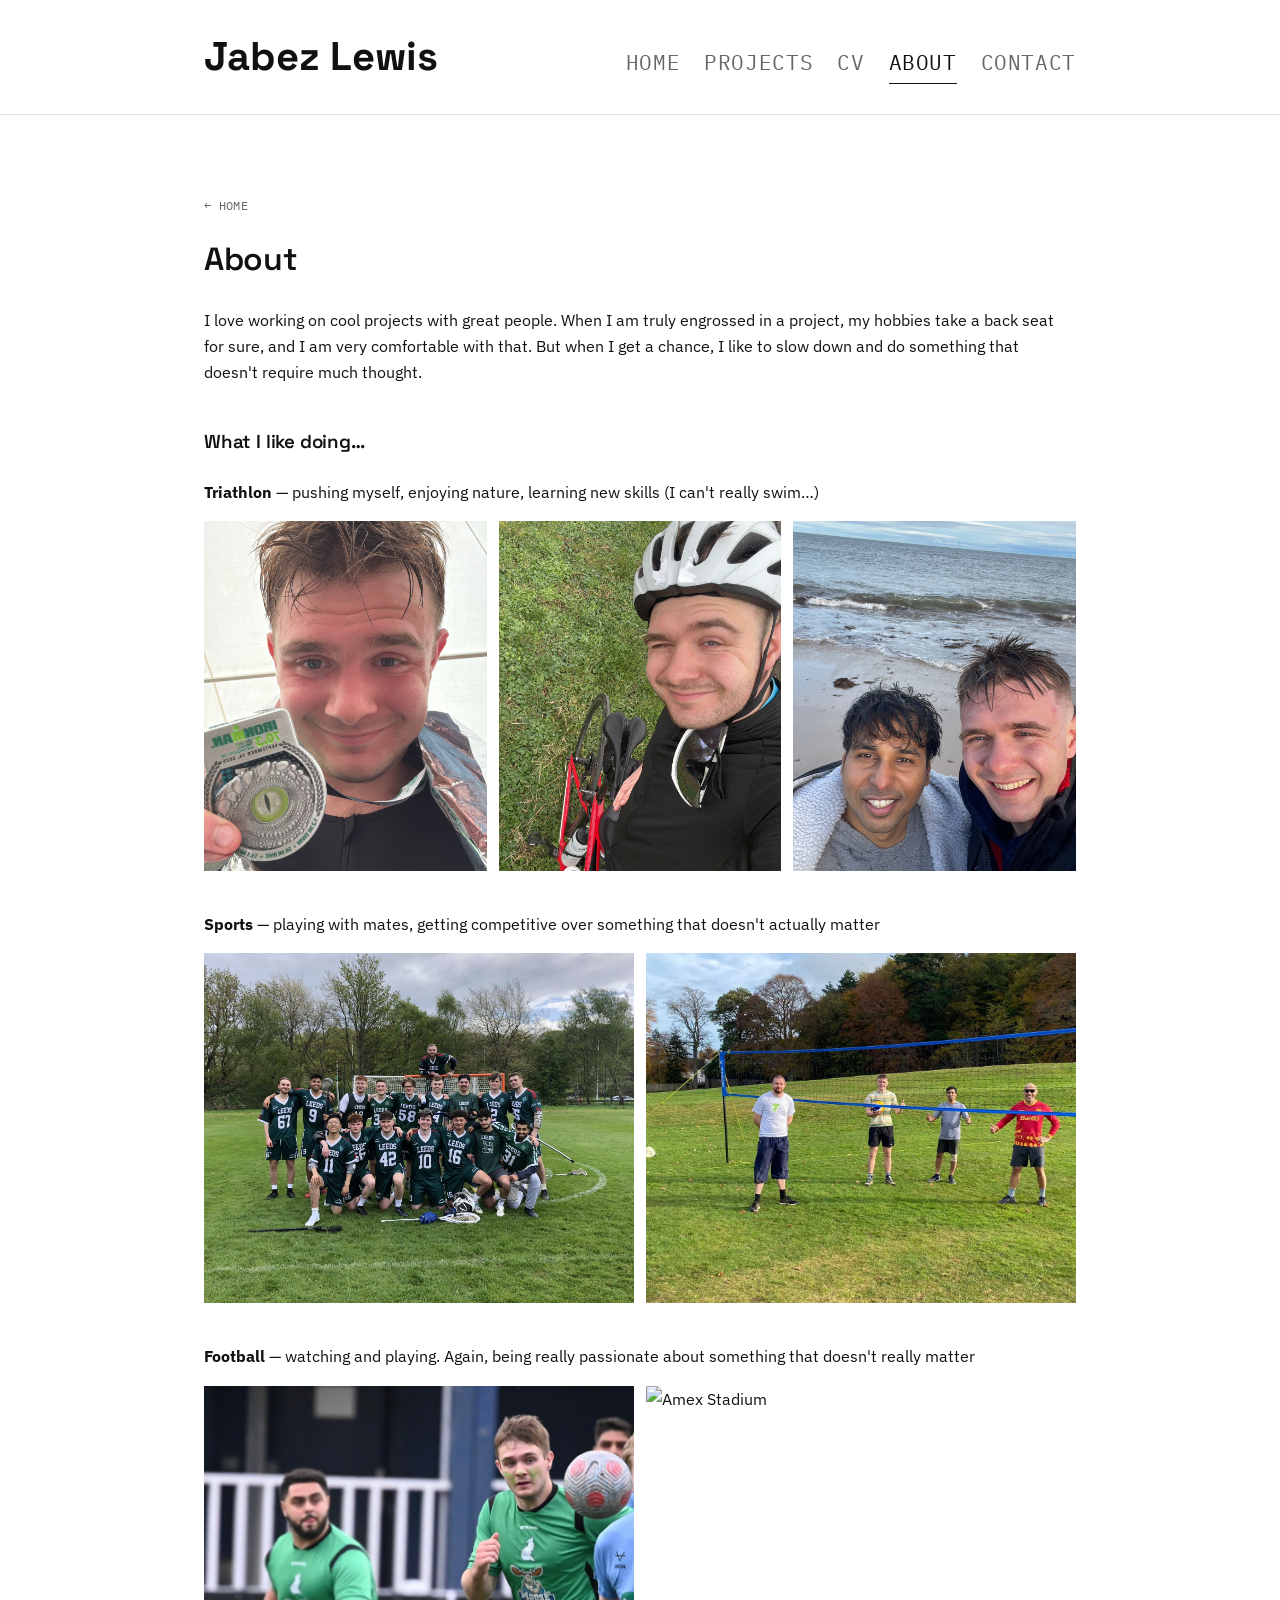
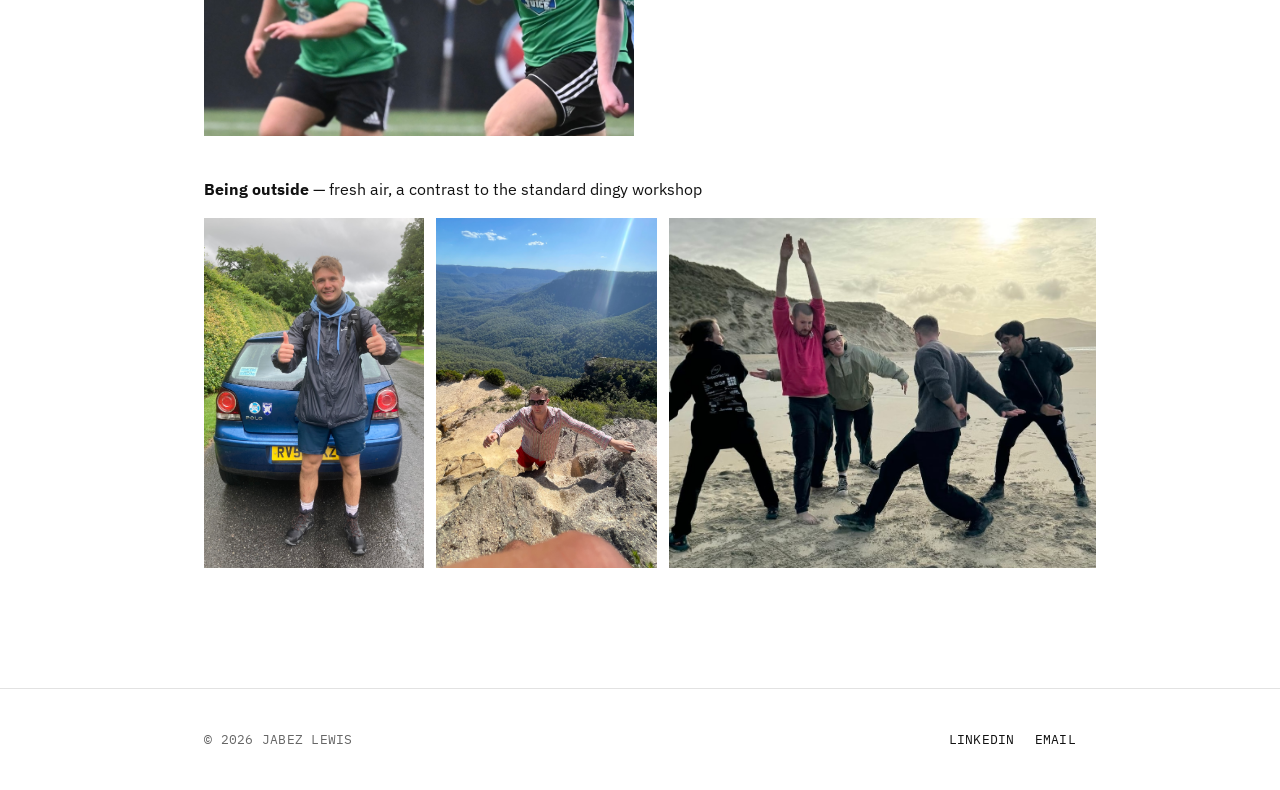
==== about.html @ d2b06310 "initial site upload" ====
<!DOCTYPE html>
<html lang="en">
<head>
<meta charset="UTF-8">
<meta name="viewport" content="width=device-width, initial-scale=1.0">
<title>About — Jabez Lewis</title>
<link rel="preconnect" href="https://fonts.googleapis.com">
<link rel="preconnect" href="https://fonts.gstatic.com" crossorigin>
<link href="https://fonts.googleapis.com/css2?family=Space+Grotesk:wght@500;600;700&family=IBM+Plex+Sans:wght@400;500&family=IBM+Plex+Mono:wght@400;500&display=swap" rel="stylesheet">
<link rel="stylesheet" href="styles.css">
</head>
<body>

<header class="site">
  <div class="wrap">
    <a href="index.html" class="brand">Jabez Lewis</a>
    <nav class="primary">
      <a href="index.html">Home</a>
      <a href="projects.html">Projects</a>
      <a href="cv.html">CV</a>
      <a href="about.html" class="active">About</a>
      <a href="contact.html">Contact</a>
    </nav>
  </div>
</header>

<section class="content-section">
  <div class="wrap">
    <a href="index.html" class="back-link">← Home</a>
    <h2>About</h2>

    <p class="about-intro">I love working on cool projects with great people. When I am truly engrossed in a project, my hobbies take a back seat for sure, and I am very comfortable with that. But when I get a chance, I like to slow down and do something that doesn't require much thought.<p>

    <h3 style="margin-top:40px; margin-bottom:20px;">What I like doing…</h3>

    <div class="about-point">
      <p><strong>Triathlon</strong> — pushing myself, enjoying nature, learning new skills (I can't really swim…)</p>
      <div class="photo-row">
        <img src="images/hobbies/ironman.JPG" alt="Ironman">
        <img src="images/hobbies/cycling.JPG" alt="Cycling">
        <img src="images/hobbies/beach_swim.JPG" alt="Open water swimming">
      </div>
    </div>

    <div class="about-point">
      <p><strong>Sports</strong> — playing with mates, getting competitive over something that doesn't actually matter</p>
      <div class="photo-row">
        <img src="images/hobbies/lacrosse.JPG" alt="Lacrosse">
        <img src="images/hobbies/ballin.JPG" alt="Sports">
      </div>
    </div>

    <div class="about-point">
      <p><strong>Football</strong> — watching and playing. Again, being really passionate about something that doesn't really matter</p>
      <div class="photo-row">
        <img src="images/hobbies/talvin_trophy.jpg" alt="Football trophy">
        <img src="images/hobbies/amex.jpg" alt="Amex Stadium">
      </div>
    </div>

    <div class="about-point">
      <p><strong>Being outside</strong> — fresh air, a contrast to the standard dingy workshop</p>
      <div class="photo-row">
        <img src="images/hobbies/three_peaks.jpg" alt="Three Peaks">
        <img src="images/hobbies/australia.jpg" alt="Australia">
        <img src="images/hobbies/beach_game.jpg" alt="Beach">
      </div>
    </div>

  </div>
</section>

<footer class="site">
  <div class="wrap">
    <span class="mono">© 2026 Jabez Lewis</span>
    <div class="links mono">
      <a href="https://www.linkedin.com/in/jabezlewis">LinkedIn</a>
      <a href="mailto:me@jabezlewis.com">Email</a>
    </div>
  </div>
</footer>

</body>
</html>
---- styles.css ----
/* ============================================================
   Jabez Lewis — Portfolio
   Black & white. Text-first. No motion, no accent colour.
   Type: Space Grotesk (display) / IBM Plex Sans (body) / IBM Plex Mono (data)
   ============================================================ */

:root {
  --ink: #111111;
  --ink-soft: #666666;
  --paper: #ffffff;
  --line: #e2e2e2;
  --line-strong: #bbbbbb;

  --display: "Space Grotesk", "Arial Narrow", sans-serif;
  --body: "IBM Plex Sans", -apple-system, sans-serif;
  --mono: "IBM Plex Mono", "Courier New", monospace;

  --maxw: 1000px;
  --gutter: clamp(20px, 5vw, 64px);
}

* { box-sizing: border-box; }

body {
  margin: 0;
  background: var(--paper);
  color: var(--ink);
  font-family: var(--body);
  font-size: 16px;
  line-height: 1.65;
  -webkit-font-smoothing: antialiased;
}

h1, h2, h3, h4 {
  font-family: var(--display);
  font-weight: 600;
  line-height: 1.75;
  letter-spacing: -0.01em;
  margin: 0;
  color: var(--ink);
}

a { color: var(--ink); text-decoration: underline; text-underline-offset: 3px; }
a:hover { color: var(--ink-soft); }

a:focus-visible,
button:focus-visible {
  outline: 2px solid var(--ink);
  outline-offset: 3px;
}

.mono {
  font-family: var(--mono);
  font-size: 0.8rem;
  letter-spacing: 0.02em;
  text-transform: uppercase;
  color: var(--ink-soft);
}

.wrap {
  max-width: var(--maxw);
  margin: 0 auto;
  padding: 0 var(--gutter);
}

.wrap.wrap-narrow {
  max-width: 800px;
}

.about-point {
  margin-bottom: 40px;
}

.about-point p {
  margin-bottom: 16px;
}

.content-section .about-point p,
.content-section p.about-intro {
  max-width: none;
}

.photo-row {
  display: flex;
  gap: 12px;
  height: 350px;
}

.photo-row img {
  flex: 1;
  width: 100%;
  height: 100%;
  object-fit: cover;
  display: block;
}

@media (max-width: 600px) {
  .photo-row {
    flex-direction: column;
    height: auto;
  }
  .photo-row img {
    height: 200px;
  }
}

/* ---------- Header / Nav ---------- */

header.site {
  border-bottom: 1px solid var(--line);
  padding: 24px 0;
}

header.site .wrap {
  display: flex;
  justify-content: space-between;
  align-items: baseline;
  flex-wrap: wrap;
  gap: 12px;
  max-width: var(--maxw);
}

.brand {
  font-family: var(--display);
  font-weight: 700;
  font-size: 2.5rem;
  color: var(--ink);
  text-decoration: none;
}
.brand:hover { color: var(--ink); }

nav.primary {
  display: flex;
  gap: 24px;
  flex-wrap: wrap;
}

nav.primary a {
  font-family: var(--mono);
  font-size: 1.3rem;
  letter-spacing: 0.03em;
  text-transform: uppercase;
  color: var(--ink-soft);
  text-decoration: none;
  border-bottom: 1px solid transparent;
  padding-bottom: 3px;
}

nav.primary a:hover,
nav.primary a.active {
  color: var(--ink);
  border-bottom-color: var(--ink);
}

/* ---------- Home: plain text intro ---------- */

.intro {
  padding: clamp(24px, 5vw, 56px) 0 clamp(64px, 12vw, 140px);
}

.intro p {
  font-size: clamp(1.05rem, 2.2vw, 1.3rem);
  margin: 0 0 20px;
}

.intro p:last-child { margin-bottom: 0; }

.intro .photo-row {
  margin-top: 40px;
}

.photo-row-natural {
  height: auto;
}

.photo-row-natural figure {
  flex: 0 0 auto;
  margin: 0;
}

.photo-row-natural img {
  width: 425px;
  height: auto;
  display: block;
  object-fit: unset;
}


.intro-layout {
  display: flex;
  align-items: flex-start;
  gap: 48px;
}

.intro-text {
  flex: 1 1 55%;
}

.intro-image {
  flex: 1 1 45%;
  height: 480px;
  overflow: hidden;
}

.intro-image img {
  width: 100%;
  height: 100%;
  object-fit: cover;
  display: block;
}

@media (max-width: 600px) {
  .intro-layout {
    flex-direction: column;
    align-items: flex-start;
  }
  .intro-image {
    height: 300px;
    width: 100%;
  }
}

.side-layout {
  display: flex;
  align-items: flex-start;
  gap: 48px;
}

.side-layout.reverse {
  flex-direction: row-reverse;
}

.side-text {
  flex: 1 1 40%;
}

.side-image {
  flex: 1 1 60%;
  height: 480px;
  overflow: hidden;
}

.side-image img {
  width: 100%;
  height: 100%;
  object-fit: cover;
  display: block;
}

@media (max-width: 700px) {
  .side-layout,
  .side-layout.reverse {
    flex-direction: column;
    align-items: flex-start;
  }
  .side-image {
    height: 320px;
    width: 100%;
  }
}

/* ---------- Project detail pages: hero / extra photos ---------- */

.caption {
  font-family: var(--mono);
  font-size: 0.75rem;
  letter-spacing: 0.02em;
  text-transform: uppercase;
  color: var(--ink-soft);
  margin-top: 10px;
}

/* All media on project detail pages shares one target width, centred. */
.hero-media,
.extra-photo,
.video-embed {
  width: 100%;
  max-width: 480px;
  margin: 32px auto;
}

.hero-media img,
.extra-photo img {
  width: 100%;
  display: block;
}

.extra-photo .extra-row {
  display: flex;
  flex-direction: column;
  gap: 6px;
}

.extra-photo .extra-row img {
  width: 100%;
  display: block;
}

.video-embed .video-frame {
  position: relative;
  aspect-ratio: 16 / 9;
}

.pdf-scroll {
  width: 100%;
  height: 75vh;
  max-height: 800px;
  overflow-y: auto;
  border: 1px solid var(--line);
  margin: 32px 0;
}

.pdf-scroll img {
  width: 100%;
  display: block;
}

.pdf-scroll img + img {
  border-top: 1px solid var(--line);
}

.video-embed .video-frame iframe {
  position: absolute;
  top: 0;
  left: 0;
  width: 100%;
  height: 100%;
  border: 0;
}

/* ---------- Generic content section ---------- */

.content-section {
  padding: clamp(48px, 8vw, 80px) 0;
}

.content-section h2 {
  font-size: clamp(1.5rem, 3vw, 2rem);
  margin-bottom: 20px;
}

.content-section .lede {
  font-size: 1.02rem;
  color: var(--ink-soft);
  max-width: 60ch;
  margin-bottom: 32px;
}

.content-section p {
  max-width: 62ch;
}

/* ---------- Simple text list (Projects page) ---------- */

.text-list {
  border-top: 1px solid var(--line);
}

.text-list-item {
  display: block;
  padding: 28px 0;
  border-bottom: 1px solid var(--line);
  text-decoration: none;
}

.text-list-item h3 {
  font-size: clamp(1.2rem, 2.4vw, 1.5rem);
  font-weight: 600;
}

.text-list-item:hover h3 { color: var(--ink-soft); }

.text-list-item .meta {
  display: block;
  font-family: var(--mono);
  font-size: 0.75rem;
  text-transform: uppercase;
  letter-spacing: 0.03em;
  color: var(--ink-soft);
  margin-bottom: 6px;
}

.text-list-item p {
  color: var(--ink-soft);
  margin: 8px 0 0;
  max-width: 60ch;
}

/* ---------- Project detail pages ---------- */

.detail-block {
  margin-bottom: 36px;
}

.detail-block h3 {
  font-size: 1.15rem;
  margin-bottom: 10px;
}

.detail-block p {
  color: var(--ink-soft);
  max-width: none;
}

.spec-list {
  list-style: none;
  padding: 0;
  margin: 0;
  max-width: 1000px;
  font-family: var(--mono);
  font-size: 0.85rem;
}

.spec-list li {
  display: flex;
  justify-content: space-between;
  gap: 16px;
  padding: 8px 0;
  border-bottom: 1px solid var(--line);
  color: var(--ink-soft);
}

.spec-list li span.key {
  color: var(--ink);
}


/* ---------- Timeline (CV page, simplified) ---------- */

.timeline {
  border-top: 1px solid var(--line);
}

.timeline-item {
  padding: 28px 0;
  border-bottom: 1px solid var(--line);
}

.timeline-item .when {
  font-family: var(--mono);
  font-size: 0.75rem;
  color: var(--ink-soft);
  text-transform: uppercase;
  letter-spacing: 0.03em;
}

.timeline-item h3 {
  font-size: 1.2rem;
  margin-top: 6px;
}

.timeline-item .org {
  color: var(--ink-soft);
  font-size: 0.95rem;
  margin-top: 2px;
}

.timeline-item p.summary {
  margin: 10px 0 0;
  color: var(--ink-soft);
  max-width: 62ch;
}

/* ---------- Skills row (project detail pages) ---------- */

.skills-row {
  display: flex;
  flex-wrap: wrap;
  gap: 8px;
  margin: 0 0 32px;
}

.skill-tag {
  font-family: var(--mono);
  font-size: 0.72rem;
  letter-spacing: 0.02em;
  text-transform: uppercase;
  color: var(--ink-soft);
  border: 1px solid var(--line-strong);
  padding: 5px 10px;
}

/* ---------- Back link ---------- */

.back-link {
  display: block; 
  font-family: var(--mono);
  font-size: 0.78rem;
  text-transform: uppercase;
  letter-spacing: 0.03em;
  color: var(--ink-soft);
  text-decoration: none;
  margin-bottom: 15px;
}

.back-link:hover { color: var(--ink); }

/* ---------- Footer ---------- */

footer.site {
  border-top: 1px solid var(--line);
  padding: 40px 0;
}

footer.site .wrap {
  display: flex;
  justify-content: space-between;
  align-items: center;
  flex-wrap: wrap;
  gap: 16px;
  max-width: var(--maxw);
}

footer.site .links {
  display: flex;
  gap: 20px;
}

footer.site a { text-decoration: none; }
footer.site a:hover { color: var(--ink-soft); }

/* ---------- Contact page ---------- */

.contact-list {
  border-top: 1px solid var(--line);
}

.contact-row {
  display: flex;
  justify-content: space-between;
  align-items: center;
  padding: 20px 0;
  border-bottom: 1px solid var(--line);
}

.contact-row .label {
  font-family: var(--mono);
  font-size: 0.75rem;
  text-transform: uppercase;
  color: var(--ink-soft);
}

.contact-row .value {
  font-family: var(--display);
  font-size: 1.1rem;
  text-decoration: none;
}

.contact-row a.value:hover { color: var(--ink-soft); }

/* ---------- Responsive ---------- */

@media (max-width: 600px) {
  header.site .wrap { flex-direction: column; align-items: flex-start; }
  nav.primary { gap: 16px; }
  .contact-row { flex-direction: column; align-items: flex-start; gap: 4px; }
}
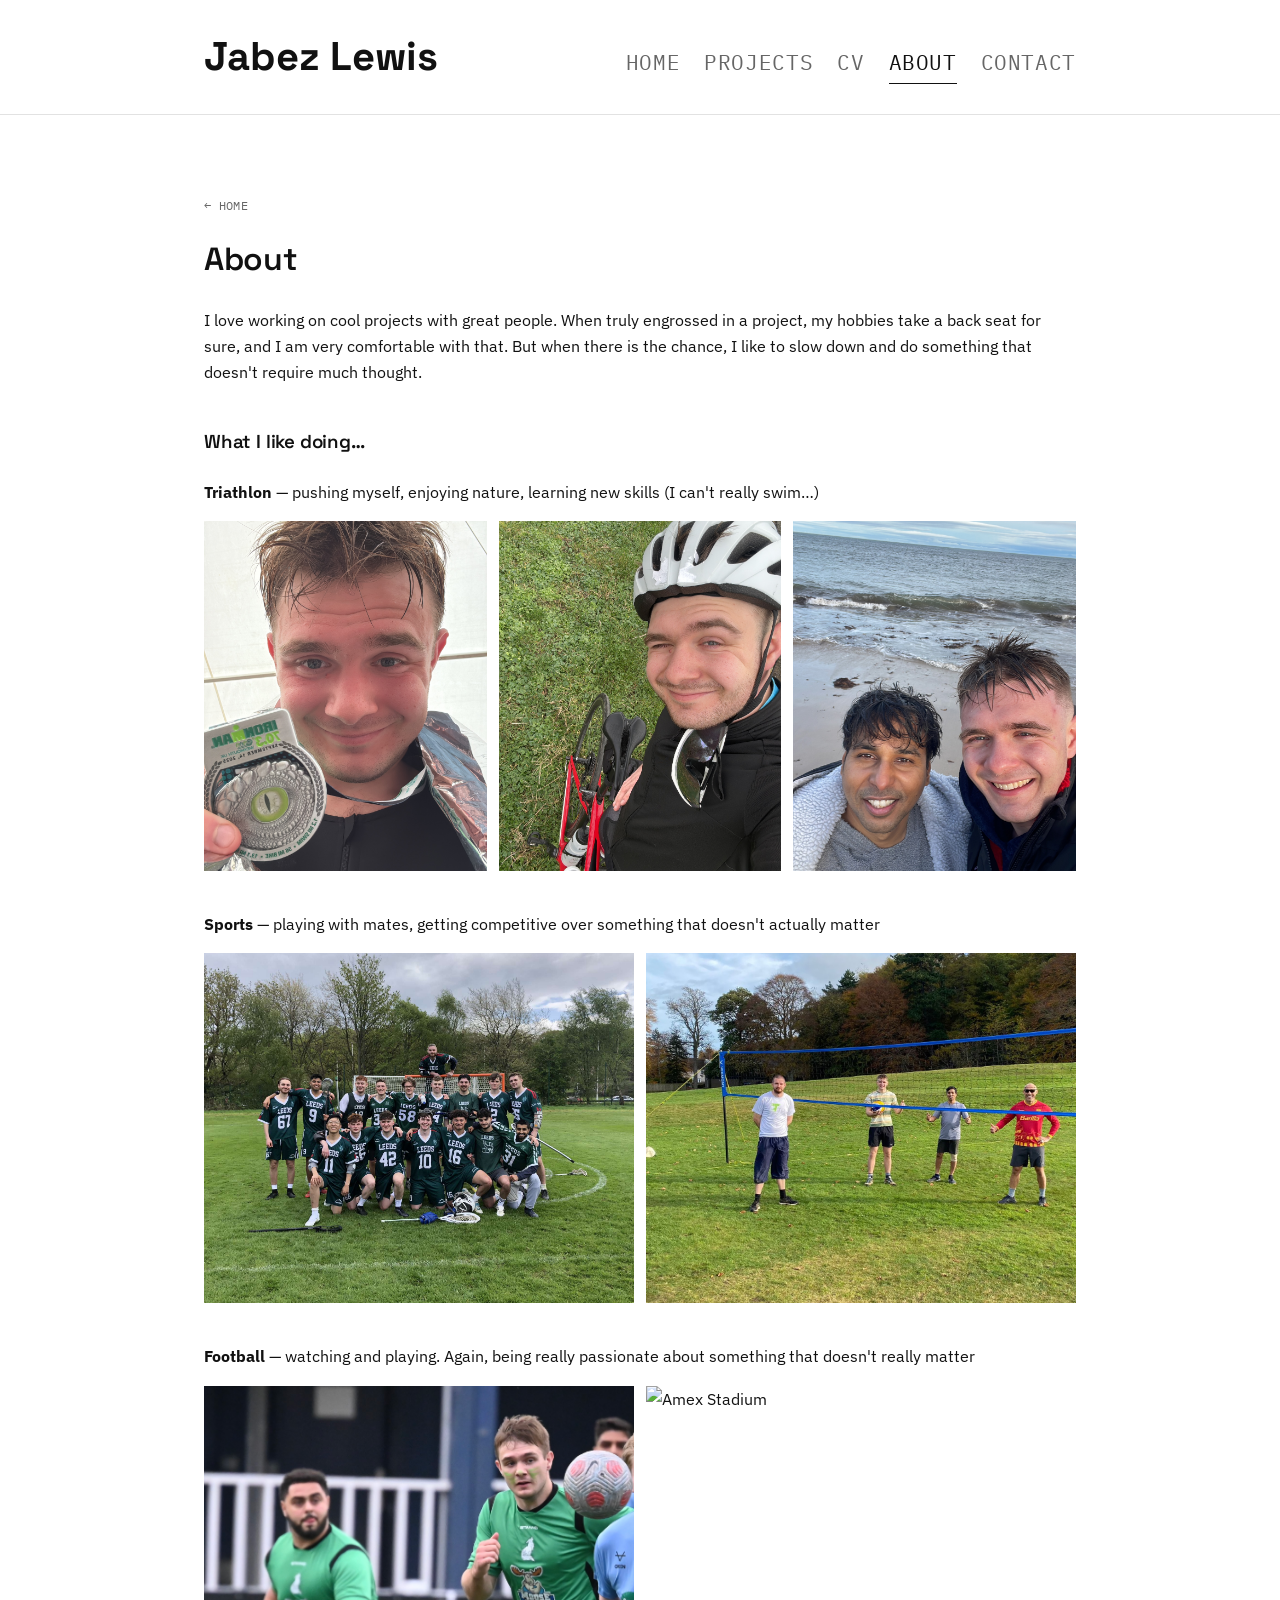
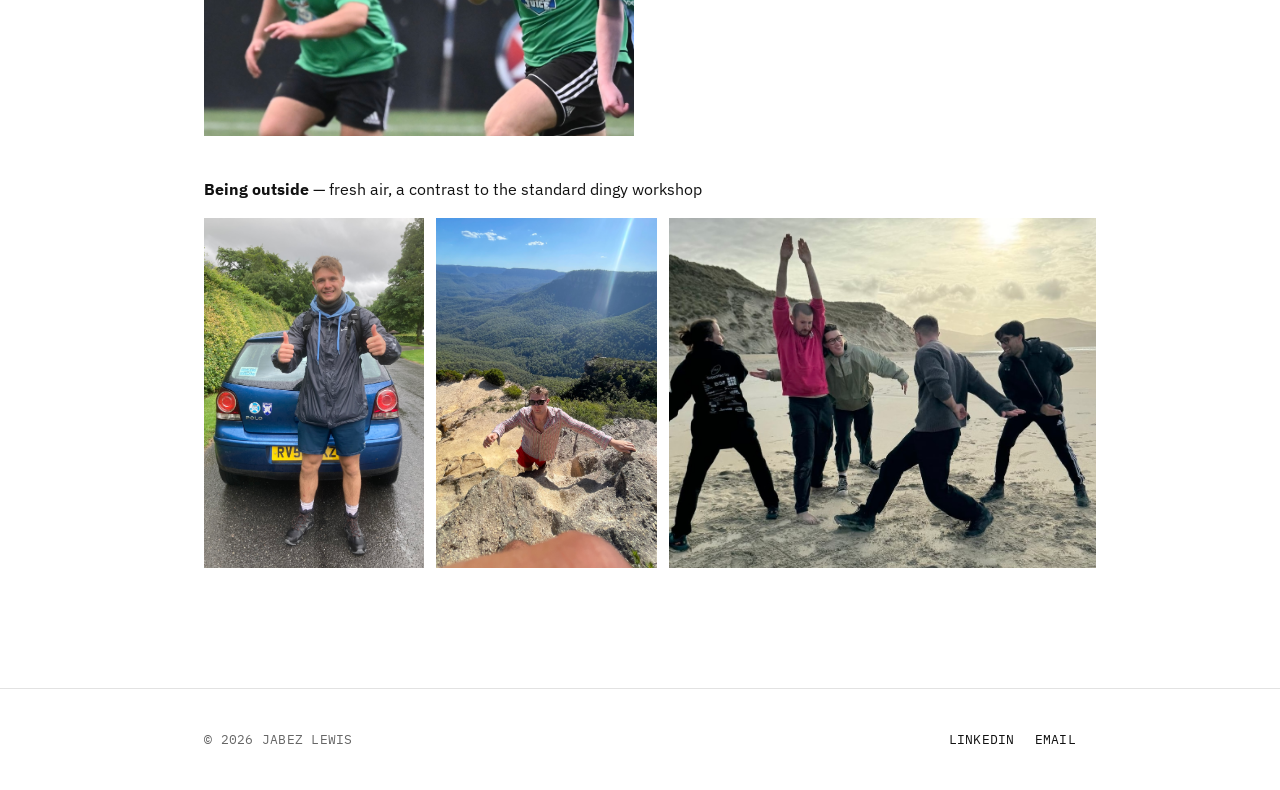
==== commit 28ae2d87: "updated text" ====
--- a/about.html
+++ b/about.html
@@ -29,7 +29,7 @@
     <a href="index.html" class="back-link">← Home</a>
     <h2>About</h2>
 
-    <p class="about-intro">I love working on cool projects with great people. When I am truly engrossed in a project, my hobbies take a back seat for sure, and I am very comfortable with that. But when I get a chance, I like to slow down and do something that doesn't require much thought.<p>
+    <p class="about-intro">I love working on cool projects with great people. When truly engrossed in a project, my hobbies take a back seat for sure, and I am very comfortable with that. But when there is the chance, I like to slow down and do something that doesn't require much thought.<p>
 
     <h3 style="margin-top:40px; margin-bottom:20px;">What I like doing…</h3>
 
--- a/styles.css
+++ b/styles.css
@@ -159,7 +159,7 @@
 }
 
 .intro p {
-  font-size: clamp(1.05rem, 2.2vw, 1.3rem);
+  font-size: clamp(0.95rem, 1.8vw, 1.1rem);
   margin: 0 0 20px;
 }
 
